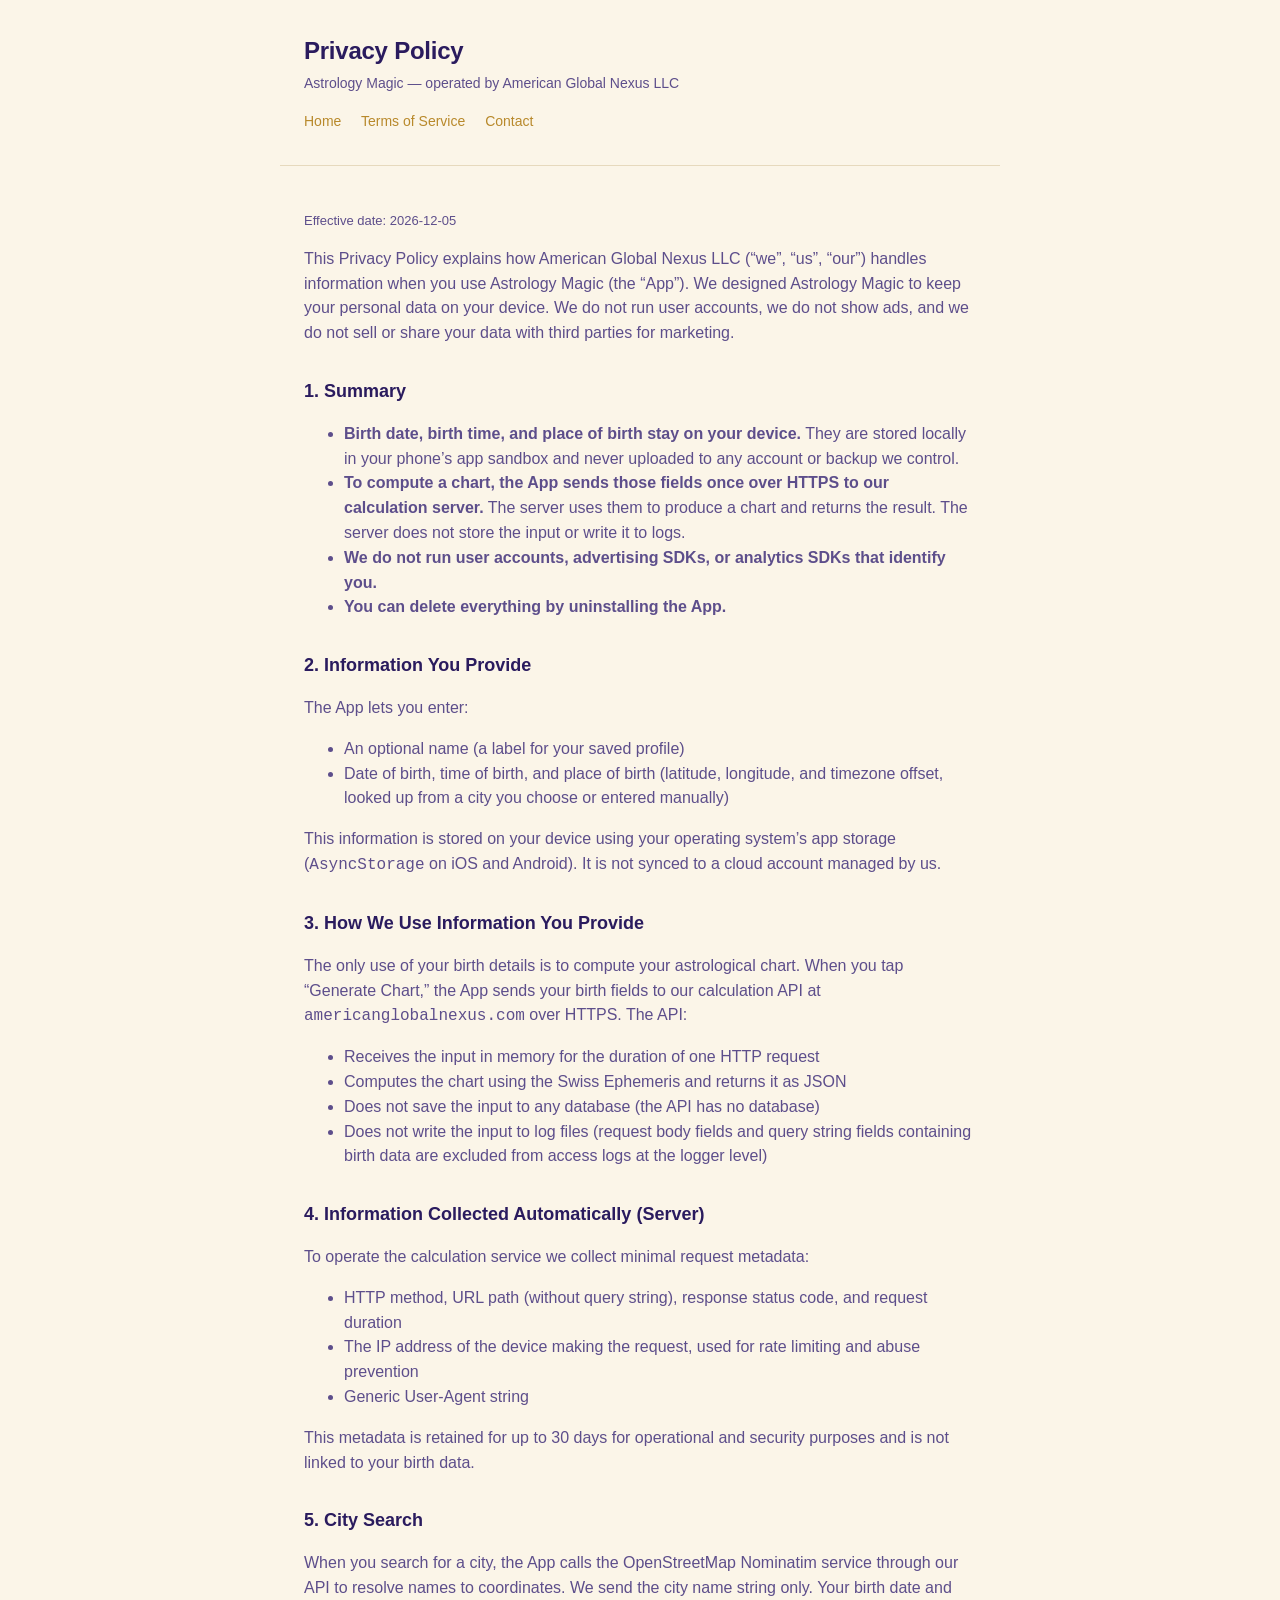
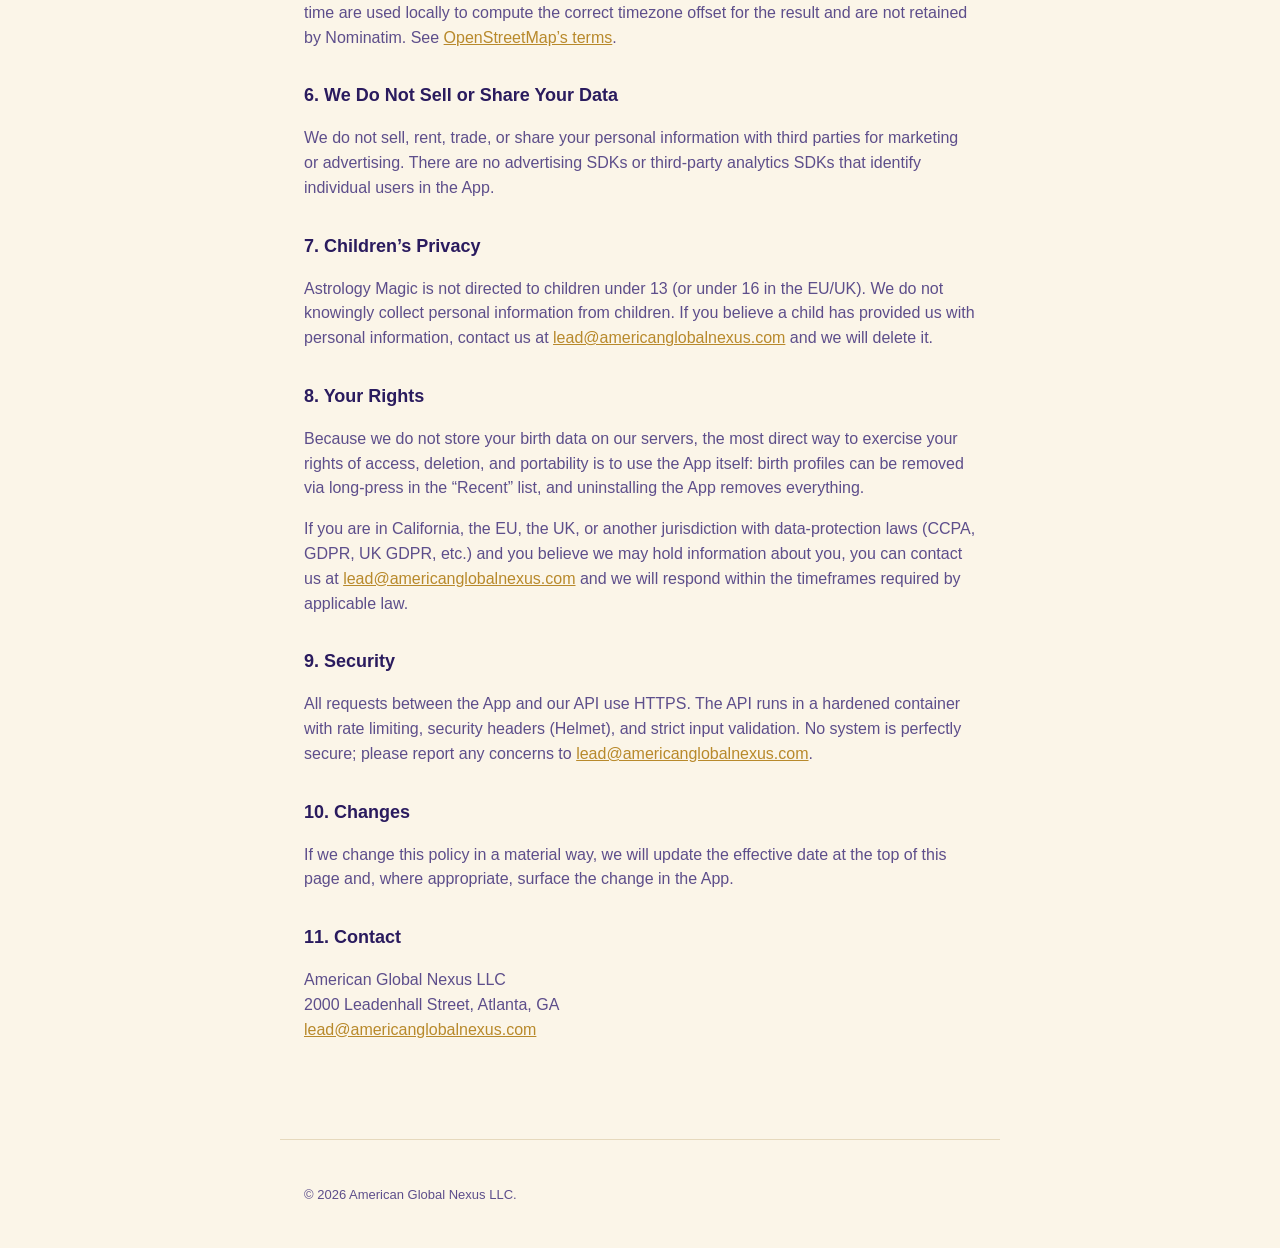
==== privacy.html @ 5c60b27e "Initial site Co-Authored-By: Claude Opus 4.7 (1M context) <noreply@anthropic.com>" ====
<!doctype html>
<html lang="en">
<head>
  <meta charset="utf-8">
  <meta name="viewport" content="width=device-width, initial-scale=1">
  <title>Privacy Policy — Astrology Magic</title>
  <meta name="description" content="Privacy Policy for Astrology Magic, operated by American Global Nexus LLC.">
  <link rel="stylesheet" href="style.css">
</head>
<body>
  <header>
    <h1>Privacy Policy</h1>
    <p>Astrology Magic — operated by American Global Nexus LLC</p>
    <nav>
      <a href="/">Home</a>
      <a href="/terms.html">Terms of Service</a>
      <a href="mailto:lead@americanglobalnexus.com">Contact</a>
    </nav>
  </header>

  <main>
    <p class="muted">Effective date: <span id="effective"></span></p>

    <p>This Privacy Policy explains how American Global Nexus LLC (&ldquo;we&rdquo;, &ldquo;us&rdquo;, &ldquo;our&rdquo;) handles information when you use Astrology Magic (the &ldquo;App&rdquo;). We designed Astrology Magic to keep your personal data on your device. We do not run user accounts, we do not show ads, and we do not sell or share your data with third parties for marketing.</p>

    <h2>1. Summary</h2>
    <ul>
      <li><strong>Birth date, birth time, and place of birth stay on your device.</strong> They are stored locally in your phone&rsquo;s app sandbox and never uploaded to any account or backup we control.</li>
      <li><strong>To compute a chart, the App sends those fields once over HTTPS to our calculation server.</strong> The server uses them to produce a chart and returns the result. The server does not store the input or write it to logs.</li>
      <li><strong>We do not run user accounts, advertising SDKs, or analytics SDKs that identify you.</strong></li>
      <li><strong>You can delete everything by uninstalling the App.</strong></li>
    </ul>

    <h2>2. Information You Provide</h2>
    <p>The App lets you enter:</p>
    <ul>
      <li>An optional name (a label for your saved profile)</li>
      <li>Date of birth, time of birth, and place of birth (latitude, longitude, and timezone offset, looked up from a city you choose or entered manually)</li>
    </ul>
    <p>This information is stored on your device using your operating system&rsquo;s app storage (<code>AsyncStorage</code> on iOS and Android). It is not synced to a cloud account managed by us.</p>

    <h2>3. How We Use Information You Provide</h2>
    <p>The only use of your birth details is to compute your astrological chart. When you tap &ldquo;Generate Chart,&rdquo; the App sends your birth fields to our calculation API at <code>americanglobalnexus.com</code> over HTTPS. The API:</p>
    <ul>
      <li>Receives the input in memory for the duration of one HTTP request</li>
      <li>Computes the chart using the Swiss Ephemeris and returns it as JSON</li>
      <li>Does not save the input to any database (the API has no database)</li>
      <li>Does not write the input to log files (request body fields and query string fields containing birth data are excluded from access logs at the logger level)</li>
    </ul>

    <h2>4. Information Collected Automatically (Server)</h2>
    <p>To operate the calculation service we collect minimal request metadata:</p>
    <ul>
      <li>HTTP method, URL path (without query string), response status code, and request duration</li>
      <li>The IP address of the device making the request, used for rate limiting and abuse prevention</li>
      <li>Generic User-Agent string</li>
    </ul>
    <p>This metadata is retained for up to 30 days for operational and security purposes and is not linked to your birth data.</p>

    <h2>5. City Search</h2>
    <p>When you search for a city, the App calls the OpenStreetMap Nominatim service through our API to resolve names to coordinates. We send the city name string only. Your birth date and time are used locally to compute the correct timezone offset for the result and are not retained by Nominatim. See <a href="https://www.openstreetmap.org/copyright">OpenStreetMap&rsquo;s terms</a>.</p>

    <h2>6. We Do Not Sell or Share Your Data</h2>
    <p>We do not sell, rent, trade, or share your personal information with third parties for marketing or advertising. There are no advertising SDKs or third-party analytics SDKs that identify individual users in the App.</p>

    <h2>7. Children&rsquo;s Privacy</h2>
    <p>Astrology Magic is not directed to children under 13 (or under 16 in the EU/UK). We do not knowingly collect personal information from children. If you believe a child has provided us with personal information, contact us at <a href="mailto:lead@americanglobalnexus.com">lead@americanglobalnexus.com</a> and we will delete it.</p>

    <h2>8. Your Rights</h2>
    <p>Because we do not store your birth data on our servers, the most direct way to exercise your rights of access, deletion, and portability is to use the App itself: birth profiles can be removed via long-press in the &ldquo;Recent&rdquo; list, and uninstalling the App removes everything.</p>
    <p>If you are in California, the EU, the UK, or another jurisdiction with data-protection laws (CCPA, GDPR, UK GDPR, etc.) and you believe we may hold information about you, you can contact us at <a href="mailto:lead@americanglobalnexus.com">lead@americanglobalnexus.com</a> and we will respond within the timeframes required by applicable law.</p>

    <h2>9. Security</h2>
    <p>All requests between the App and our API use HTTPS. The API runs in a hardened container with rate limiting, security headers (Helmet), and strict input validation. No system is perfectly secure; please report any concerns to <a href="mailto:lead@americanglobalnexus.com">lead@americanglobalnexus.com</a>.</p>

    <h2>10. Changes</h2>
    <p>If we change this policy in a material way, we will update the effective date at the top of this page and, where appropriate, surface the change in the App.</p>

    <h2>11. Contact</h2>
    <p>American Global Nexus LLC<br>2000 Leadenhall Street, Atlanta, GA<br><a href="mailto:lead@americanglobalnexus.com">lead@americanglobalnexus.com</a></p>
  </main>

  <footer>
    <p>&copy; <span id="year"></span> American Global Nexus LLC.</p>
  </footer>
  <script>
    document.getElementById('year').textContent = new Date().getFullYear();
    document.getElementById('effective').textContent = new Date().toISOString().slice(0, 10);
  </script>
</body>
</html>
---- style.css ----
:root {
  --bg: #fbf5e8;
  --surface: #ffffff;
  --ink: #2a1b5e;
  --ink-soft: #5d4e8b;
  --gold: #b8892b;
  --border: #e6d9bd;
  --max: 720px;
}

* { box-sizing: border-box; }

html, body {
  margin: 0;
  padding: 0;
  background: var(--bg);
  color: var(--ink);
  font: 16px/1.55 -apple-system, BlinkMacSystemFont, "Segoe UI", Roboto, Helvetica, Arial, sans-serif;
}

main, header, footer {
  max-width: var(--max);
  margin: 0 auto;
  padding: 32px 24px;
}

header {
  border-bottom: 1px solid var(--border);
}

header h1 {
  margin: 0 0 4px;
  font-size: 24px;
  letter-spacing: -0.01em;
}

header p {
  margin: 0;
  color: var(--ink-soft);
  font-size: 14px;
}

nav {
  margin-top: 16px;
  font-size: 14px;
}

nav a {
  color: var(--gold);
  text-decoration: none;
  margin-right: 16px;
}

nav a:hover { text-decoration: underline; }

h2 {
  margin: 32px 0 8px;
  font-size: 18px;
}

p, li {
  color: var(--ink-soft);
}

a { color: var(--gold); }

footer {
  border-top: 1px solid var(--border);
  margin-top: 48px;
  font-size: 13px;
  color: var(--ink-soft);
}

.card {
  background: var(--surface);
  border: 1px solid var(--border);
  border-radius: 12px;
  padding: 20px 24px;
  margin: 24px 0;
}

dl { margin: 0; }
dt {
  font-weight: 600;
  color: var(--ink);
  margin-top: 12px;
}
dd { margin: 4px 0 0; }

.muted { color: var(--ink-soft); font-size: 13px; }
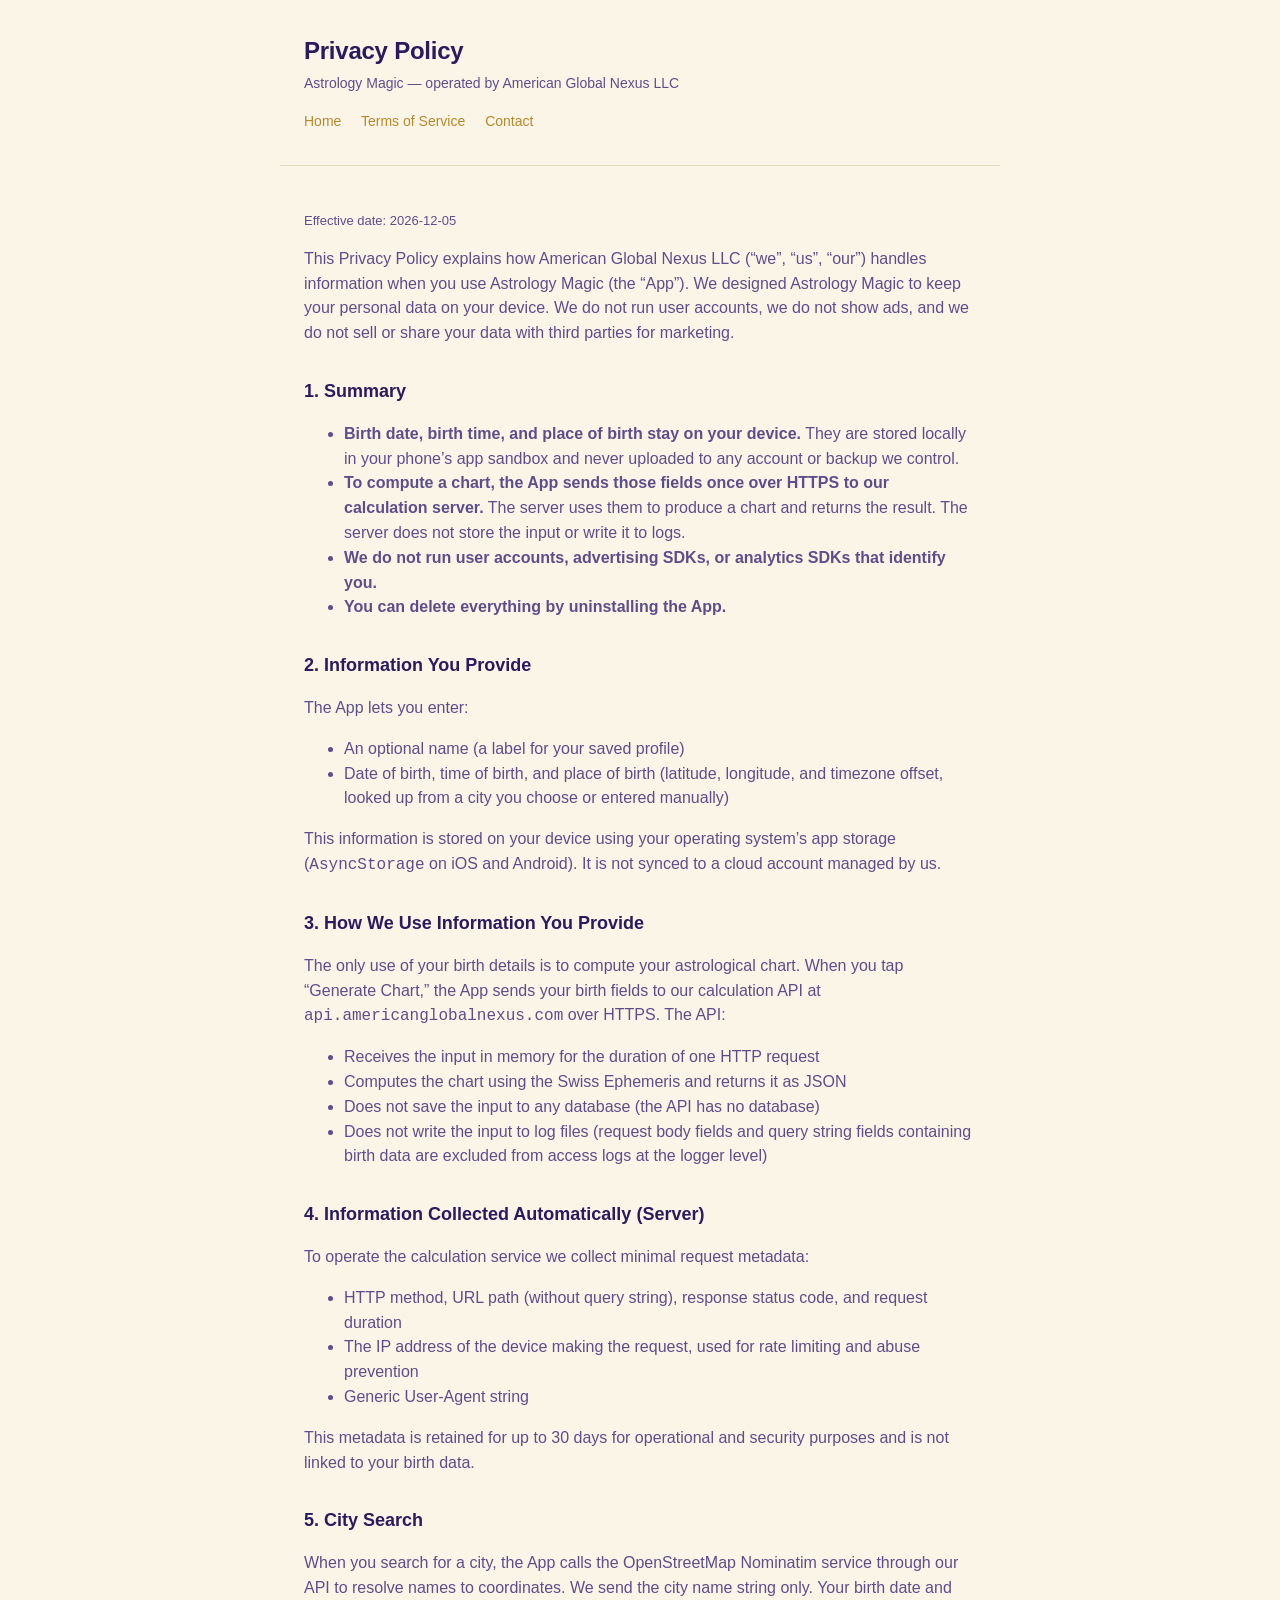
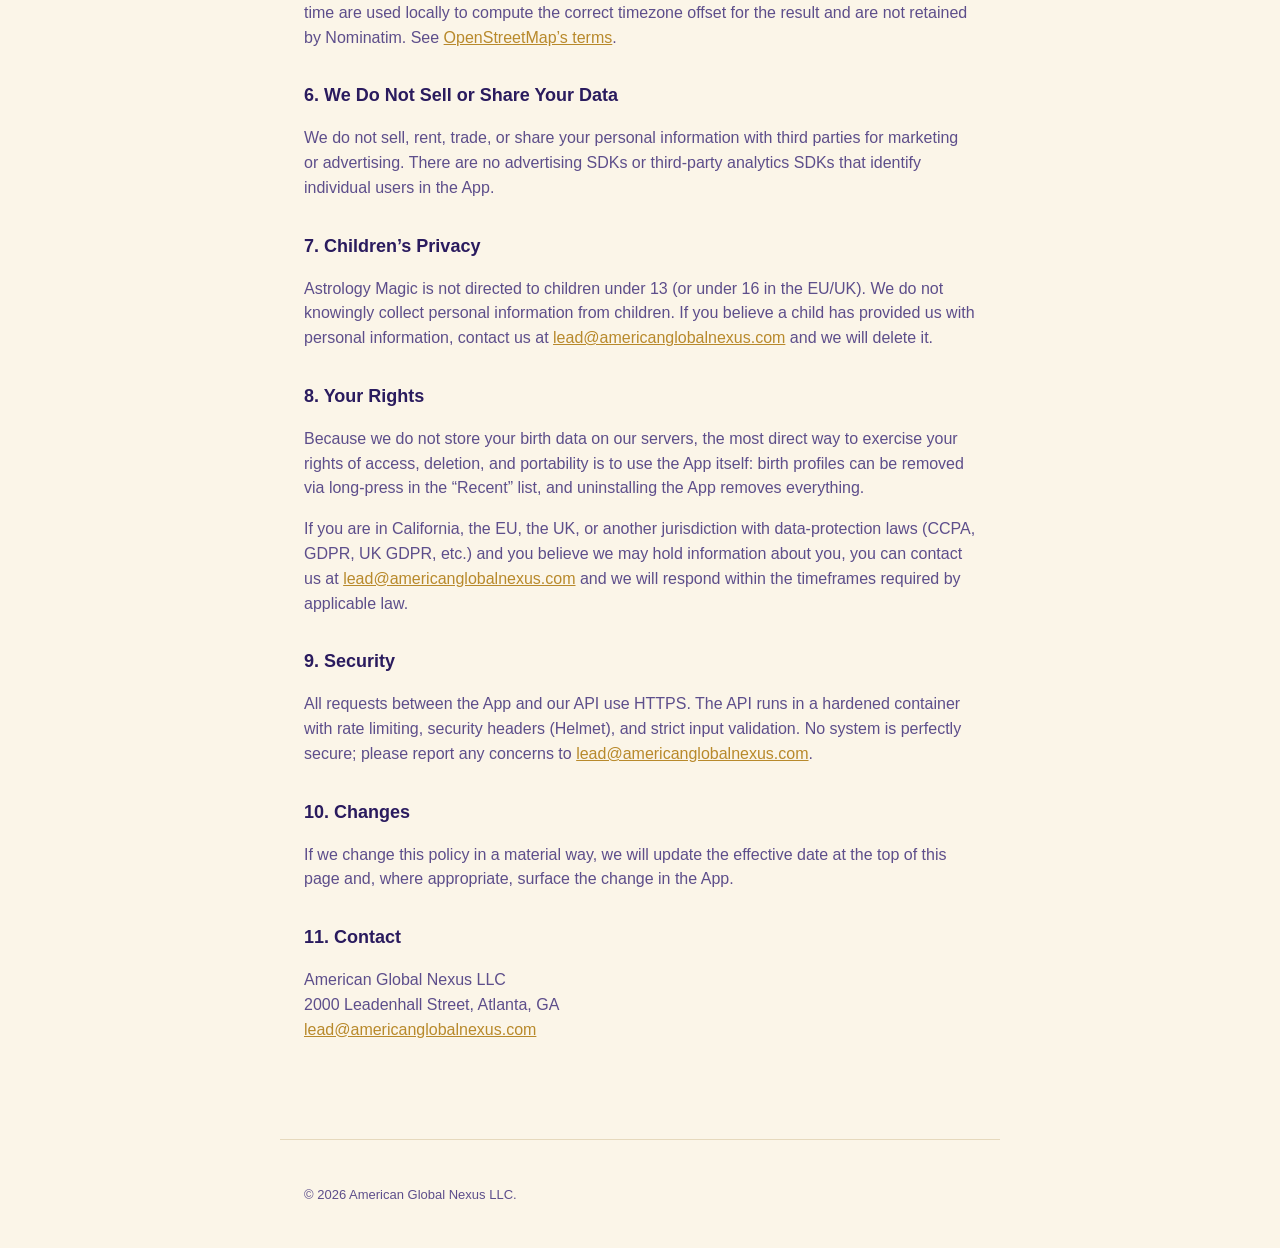
==== commit c9d5d822: "Move to astrology.americanglobalnexus.com Co-Authored-By: Claude Opus 4.7 (1M context) <noreply@anth" ====
--- a/privacy.html
+++ b/privacy.html
@@ -40,7 +40,7 @@
     <p>This information is stored on your device using your operating system&rsquo;s app storage (<code>AsyncStorage</code> on iOS and Android). It is not synced to a cloud account managed by us.</p>
 
     <h2>3. How We Use Information You Provide</h2>
-    <p>The only use of your birth details is to compute your astrological chart. When you tap &ldquo;Generate Chart,&rdquo; the App sends your birth fields to our calculation API at <code>americanglobalnexus.com</code> over HTTPS. The API:</p>
+    <p>The only use of your birth details is to compute your astrological chart. When you tap &ldquo;Generate Chart,&rdquo; the App sends your birth fields to our calculation API at <code>api.americanglobalnexus.com</code> over HTTPS. The API:</p>
     <ul>
       <li>Receives the input in memory for the duration of one HTTP request</li>
       <li>Computes the chart using the Swiss Ephemeris and returns it as JSON</li>
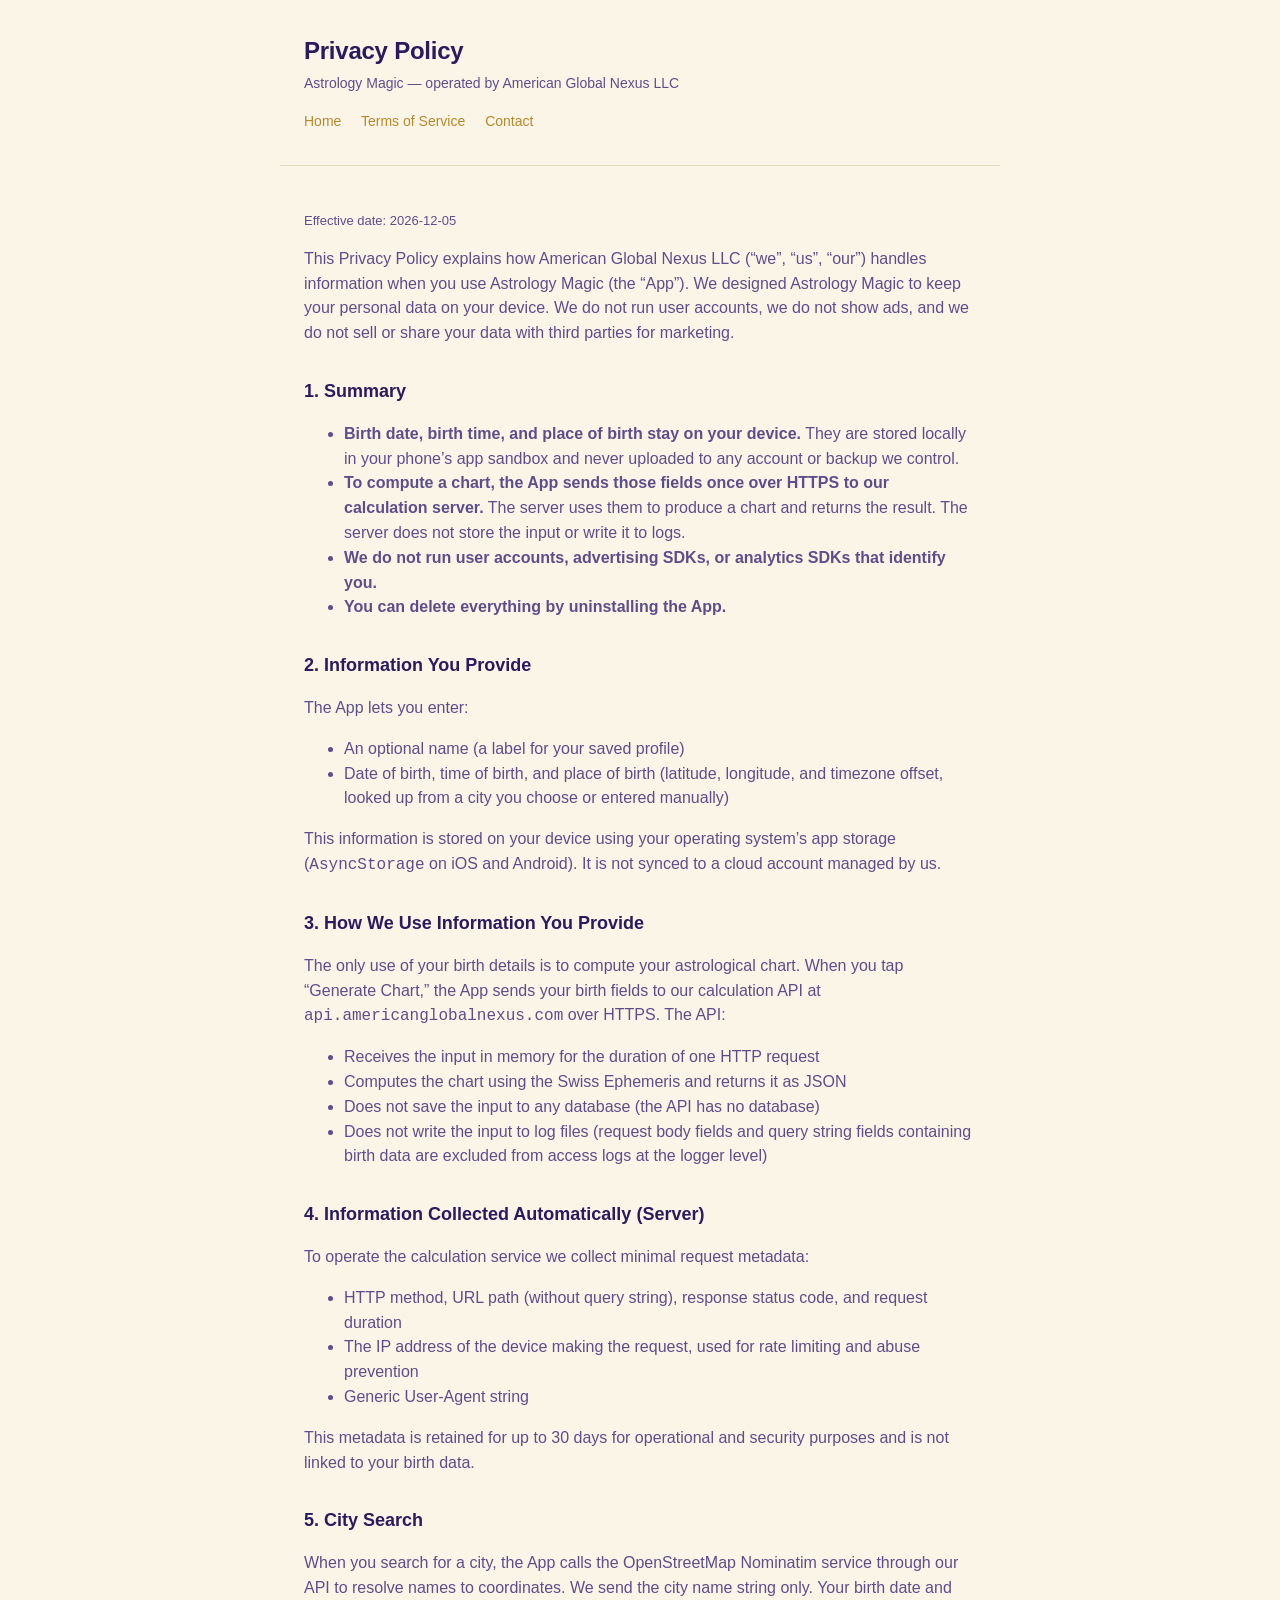
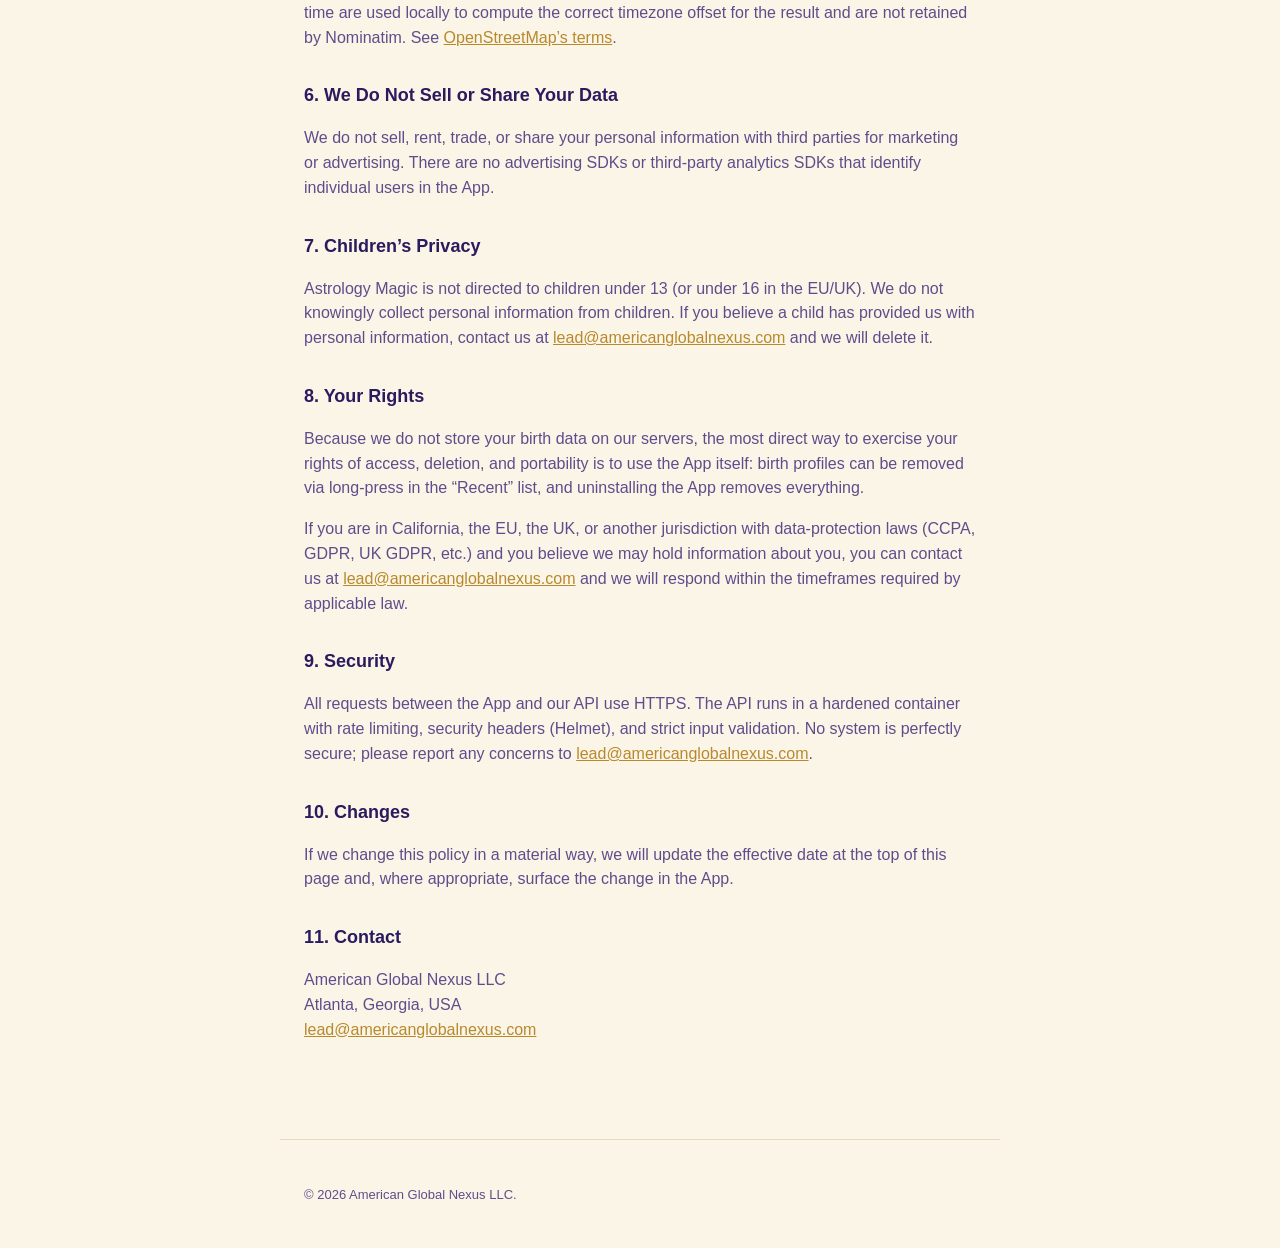
==== commit c183453d: "Drop street address from public pages Co-Authored-By: Claude Opus 4.7 (1M context) <noreply@anthropi" ====
--- a/privacy.html
+++ b/privacy.html
@@ -77,7 +77,7 @@
     <p>If we change this policy in a material way, we will update the effective date at the top of this page and, where appropriate, surface the change in the App.</p>
 
     <h2>11. Contact</h2>
-    <p>American Global Nexus LLC<br>2000 Leadenhall Street, Atlanta, GA<br><a href="mailto:lead@americanglobalnexus.com">lead@americanglobalnexus.com</a></p>
+    <p>American Global Nexus LLC<br>Atlanta, Georgia, USA<br><a href="mailto:lead@americanglobalnexus.com">lead@americanglobalnexus.com</a></p>
   </main>
 
   <footer>
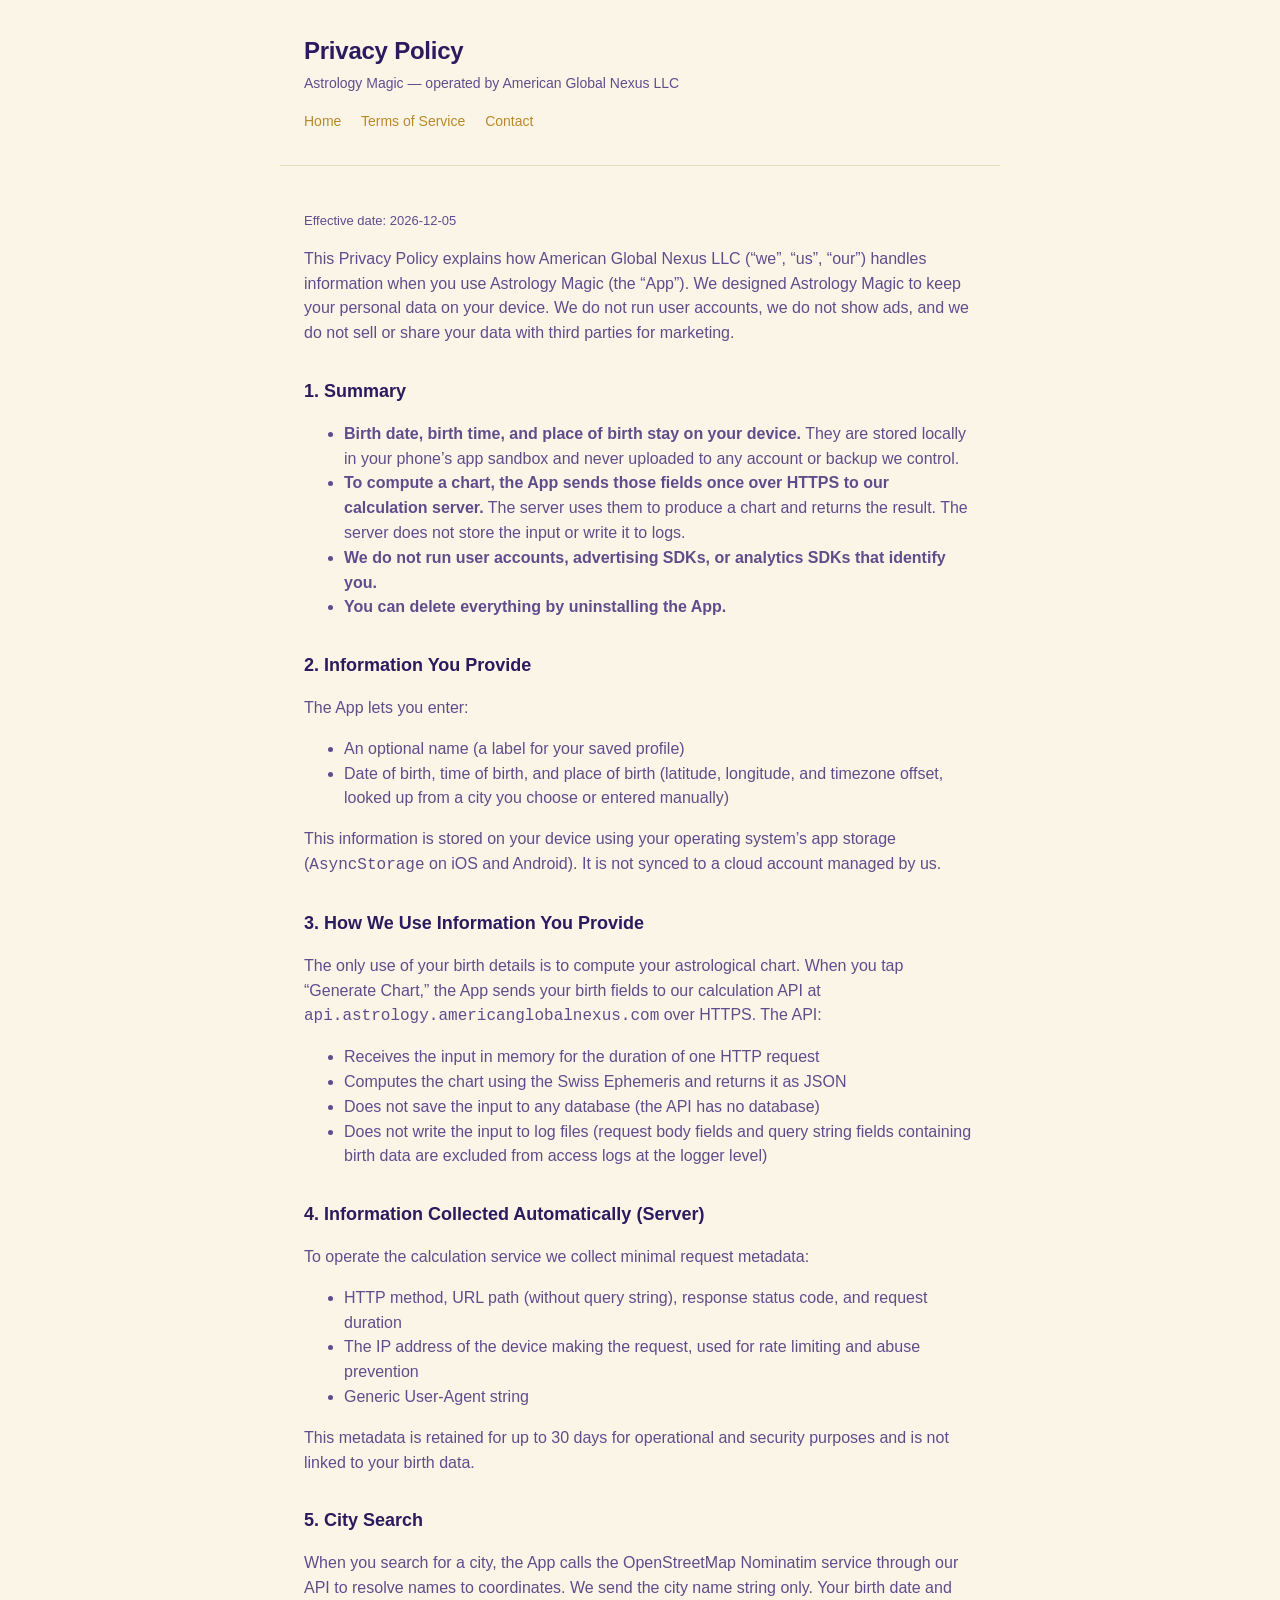
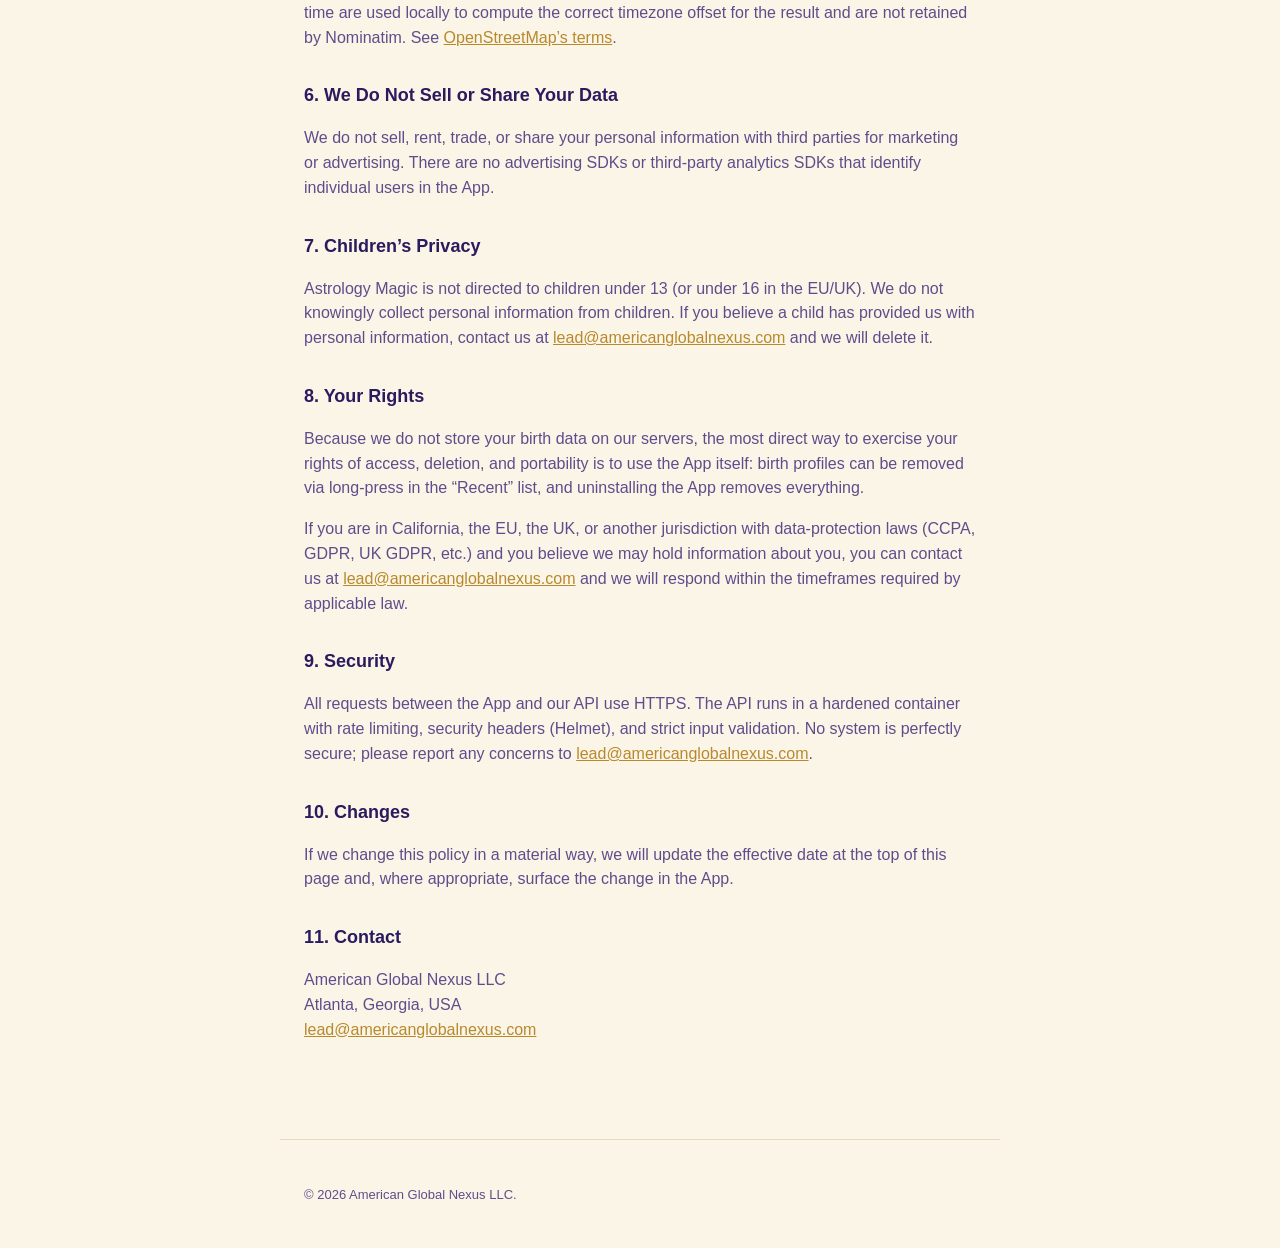
==== commit d33c7bec: "Use api.astrology.americanglobalnexus.com in privacy policy Co-Authored-By: Claude Opus 4.7 (1M cont" ====
--- a/privacy.html
+++ b/privacy.html
@@ -40,7 +40,7 @@
     <p>This information is stored on your device using your operating system&rsquo;s app storage (<code>AsyncStorage</code> on iOS and Android). It is not synced to a cloud account managed by us.</p>
 
     <h2>3. How We Use Information You Provide</h2>
-    <p>The only use of your birth details is to compute your astrological chart. When you tap &ldquo;Generate Chart,&rdquo; the App sends your birth fields to our calculation API at <code>api.americanglobalnexus.com</code> over HTTPS. The API:</p>
+    <p>The only use of your birth details is to compute your astrological chart. When you tap &ldquo;Generate Chart,&rdquo; the App sends your birth fields to our calculation API at <code>api.astrology.americanglobalnexus.com</code> over HTTPS. The API:</p>
     <ul>
       <li>Receives the input in memory for the duration of one HTTP request</li>
       <li>Computes the chart using the Swiss Ephemeris and returns it as JSON</li>
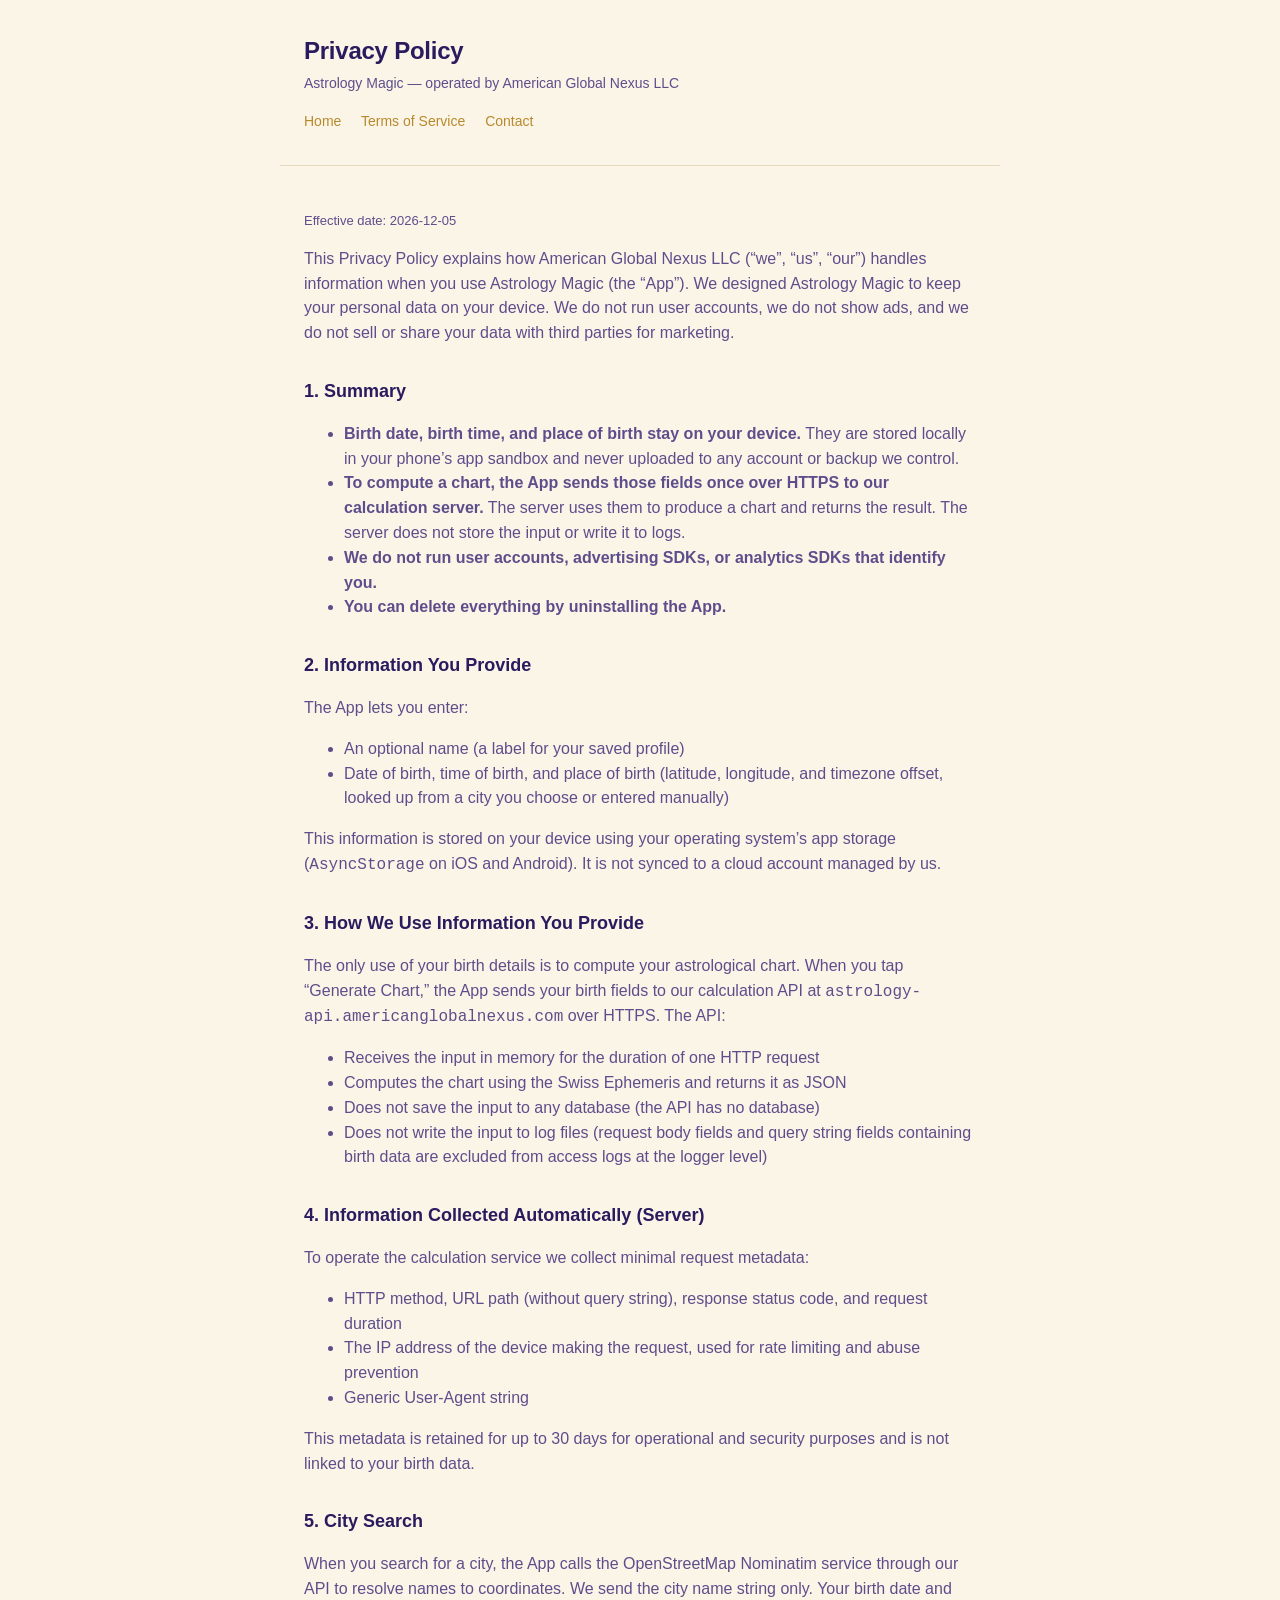
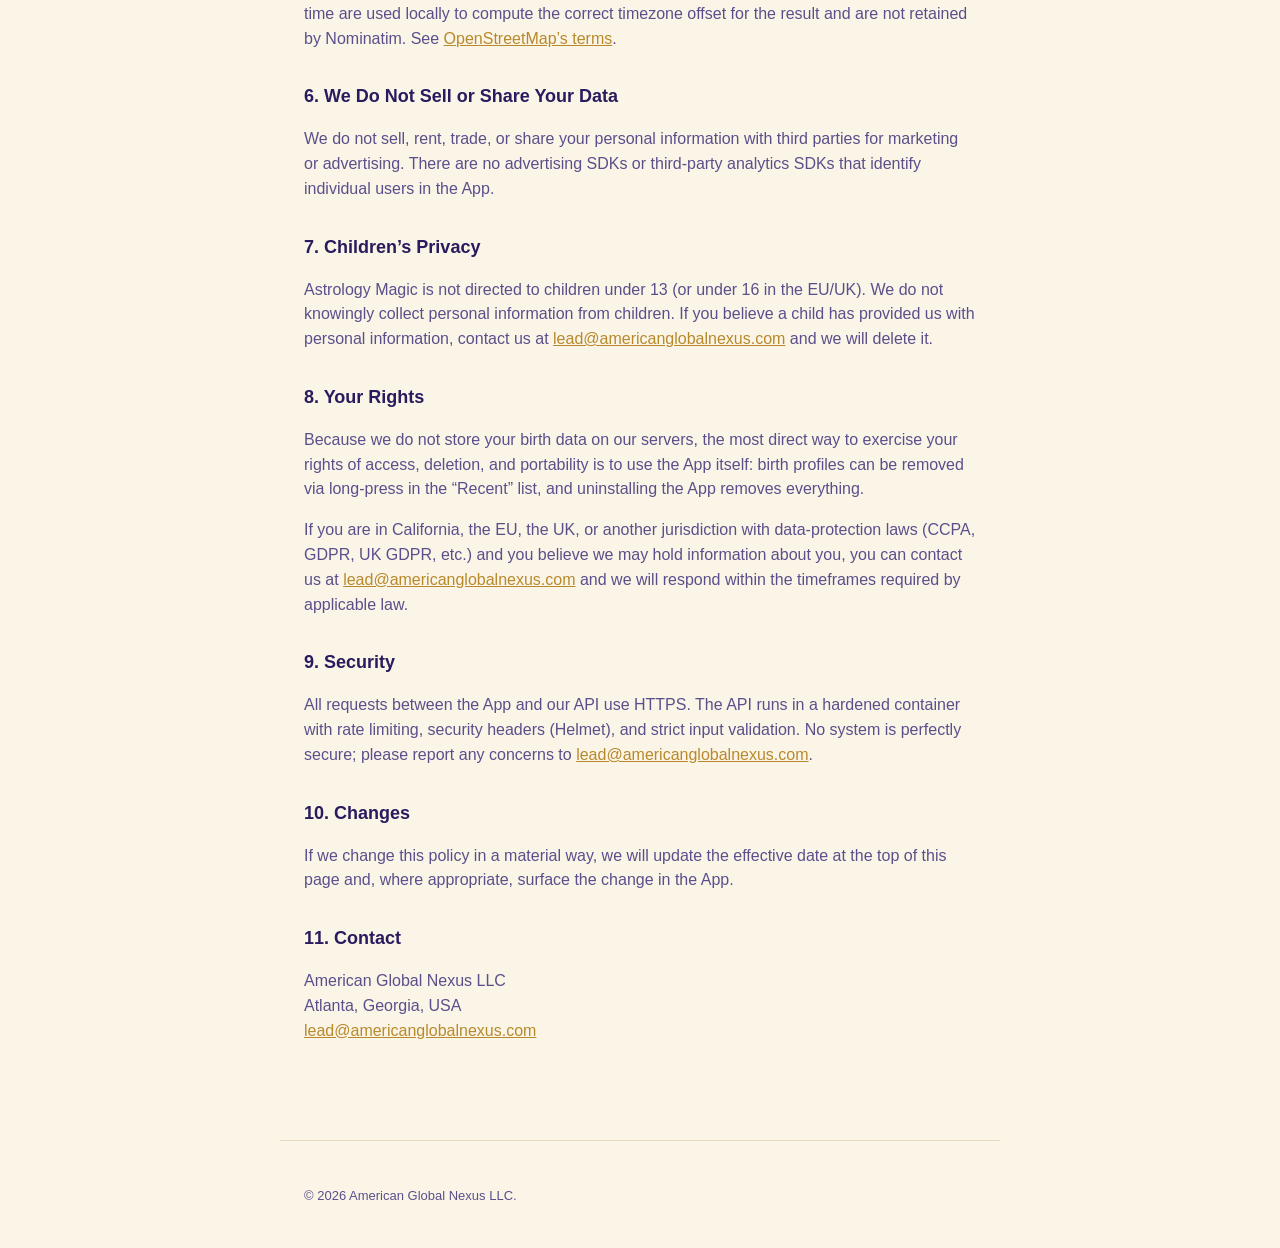
==== commit ba098f89: "Use astrology-api.americanglobalnexus.com in privacy policy Co-Authored-By: Claude Opus 4.7 (1M cont" ====
--- a/privacy.html
+++ b/privacy.html
@@ -40,7 +40,7 @@
     <p>This information is stored on your device using your operating system&rsquo;s app storage (<code>AsyncStorage</code> on iOS and Android). It is not synced to a cloud account managed by us.</p>
 
     <h2>3. How We Use Information You Provide</h2>
-    <p>The only use of your birth details is to compute your astrological chart. When you tap &ldquo;Generate Chart,&rdquo; the App sends your birth fields to our calculation API at <code>api.astrology.americanglobalnexus.com</code> over HTTPS. The API:</p>
+    <p>The only use of your birth details is to compute your astrological chart. When you tap &ldquo;Generate Chart,&rdquo; the App sends your birth fields to our calculation API at <code>astrology-api.americanglobalnexus.com</code> over HTTPS. The API:</p>
     <ul>
       <li>Receives the input in memory for the duration of one HTTP request</li>
       <li>Computes the chart using the Swiss Ephemeris and returns it as JSON</li>
